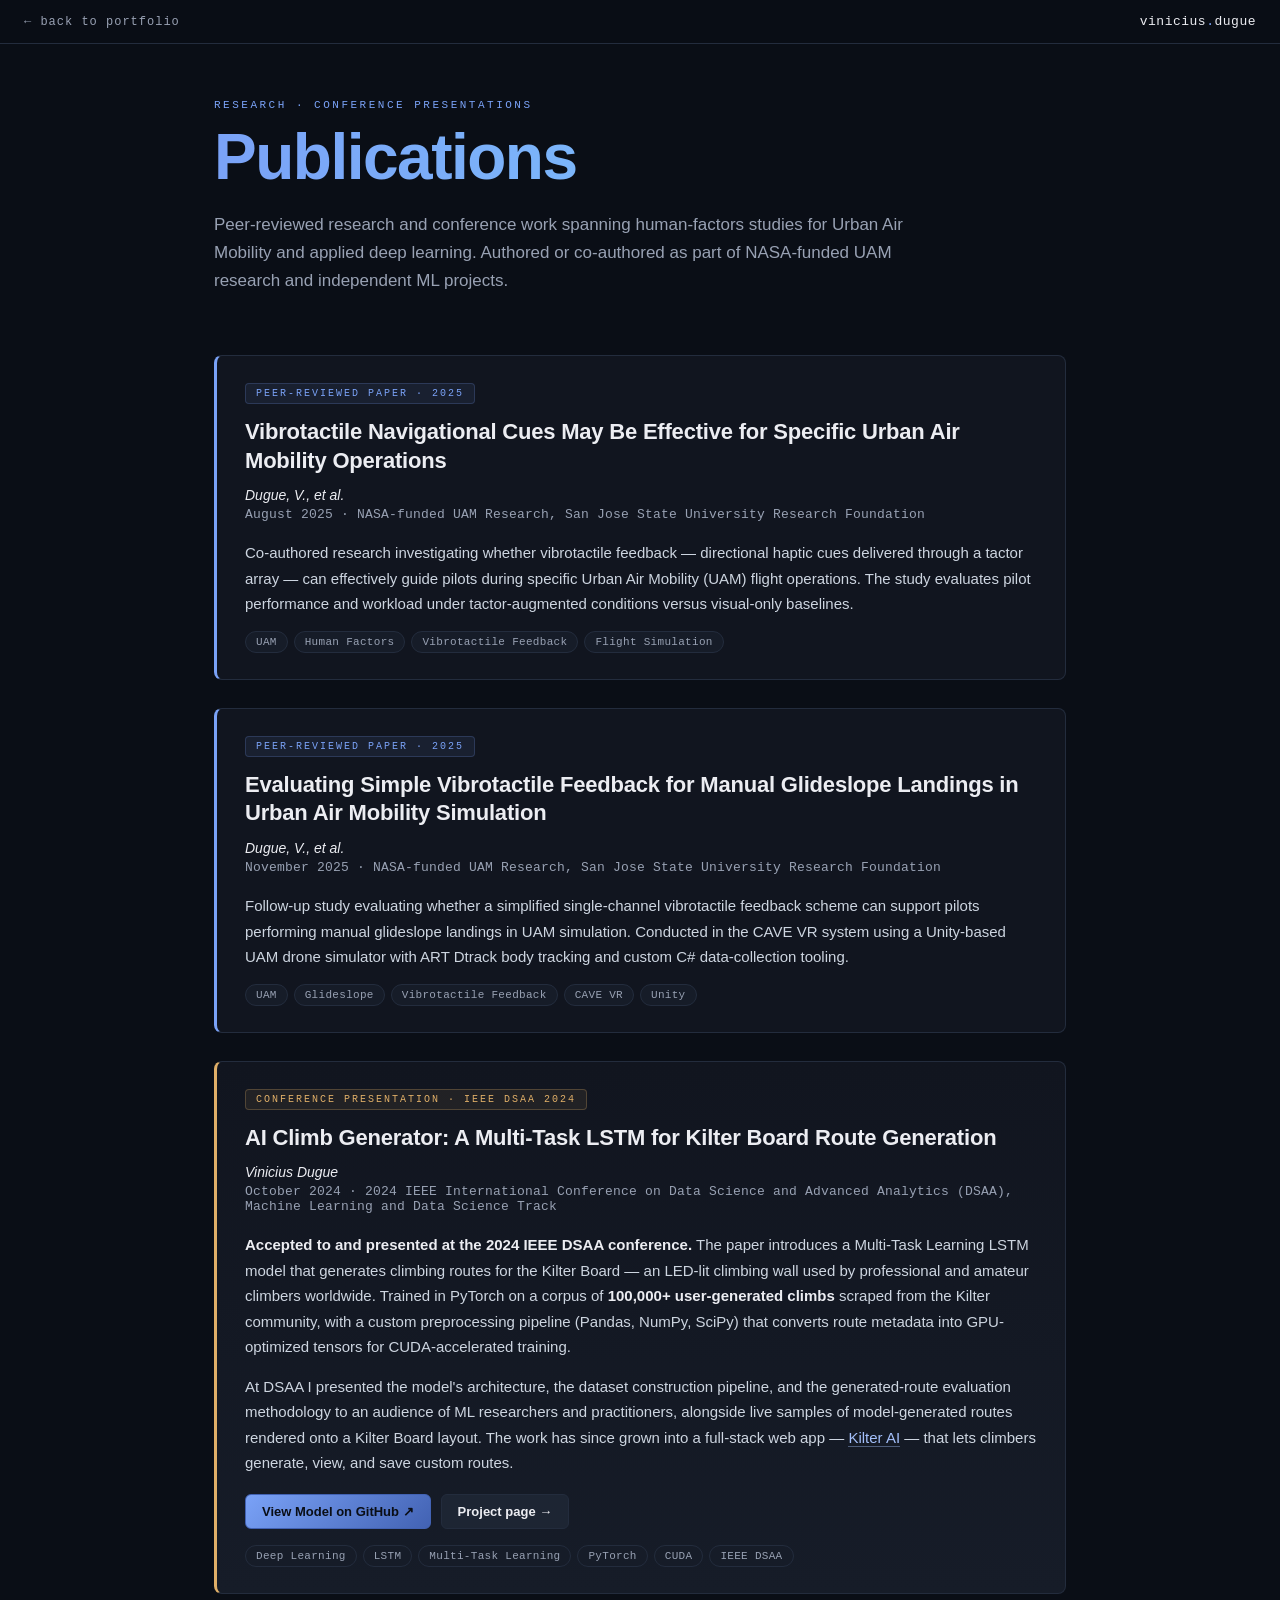
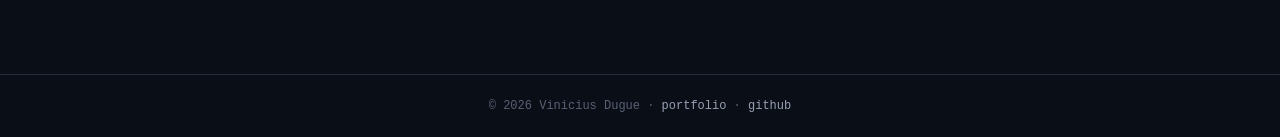
==== publications/index.html @ 56e46b9b "Add publications page with UAM papers and IEEE DSAA 2024 presentation" ====
<!DOCTYPE html>
<html lang="en">
<head>
<meta charset="UTF-8" />
<meta name="viewport" content="width=device-width, initial-scale=1" />
<title>Publications — Vinicius Dugue</title>
<meta name="description" content="Peer-reviewed publications and conference presentations by Vinicius Dugue — Urban Air Mobility human-factors research and a Multi-Task LSTM presented at IEEE DSAA 2024." />
<link rel="stylesheet" href="style.css" />
</head>
<body>

<nav class="top">
  <a href="../index.html" class="back">← back to portfolio</a>
  <div class="brand">vinicius<span class="dot">.</span>dugue</div>
</nav>

<main class="page">

  <header class="cover">
    <span class="eyebrow">Research · Conference Presentations</span>
    <h1>Publications</h1>
    <p class="tagline">Peer-reviewed research and conference work spanning human-factors studies for Urban Air Mobility and applied deep learning. Authored or co-authored as part of NASA-funded UAM research and independent ML projects.</p>
  </header>

  <section class="pubs">

    <article class="pub">
      <div class="pub-tag">Peer-Reviewed Paper · 2025</div>
      <h2>Vibrotactile Navigational Cues May Be Effective for Specific Urban Air Mobility Operations</h2>
      <p class="authors">Dugue, V., et al.</p>
      <p class="venue">August 2025 · NASA-funded UAM Research, San Jose State University Research Foundation</p>
      <p class="abstract">
        Co-authored research investigating whether vibrotactile feedback — directional haptic cues delivered through a tactor array — can effectively guide pilots during specific Urban Air Mobility (UAM) flight operations. The study evaluates pilot performance and workload under tactor-augmented conditions versus visual-only baselines.
      </p>
      <div class="tags">
        <span>UAM</span><span>Human Factors</span><span>Vibrotactile Feedback</span><span>Flight Simulation</span>
      </div>
    </article>

    <article class="pub">
      <div class="pub-tag">Peer-Reviewed Paper · 2025</div>
      <h2>Evaluating Simple Vibrotactile Feedback for Manual Glideslope Landings in Urban Air Mobility Simulation</h2>
      <p class="authors">Dugue, V., et al.</p>
      <p class="venue">November 2025 · NASA-funded UAM Research, San Jose State University Research Foundation</p>
      <p class="abstract">
        Follow-up study evaluating whether a simplified single-channel vibrotactile feedback scheme can support pilots performing manual glideslope landings in UAM simulation. Conducted in the CAVE VR system using a Unity-based UAM drone simulator with ART Dtrack body tracking and custom C# data-collection tooling.
      </p>
      <div class="tags">
        <span>UAM</span><span>Glideslope</span><span>Vibrotactile Feedback</span><span>CAVE VR</span><span>Unity</span>
      </div>
    </article>

    <article class="pub featured">
      <div class="pub-tag">Conference Presentation · IEEE DSAA 2024</div>
      <h2>AI Climb Generator: A Multi-Task LSTM for Kilter Board Route Generation</h2>
      <p class="authors">Vinicius Dugue</p>
      <p class="venue">October 2024 · 2024 IEEE International Conference on Data Science and Advanced Analytics (DSAA), Machine Learning and Data Science Track</p>
      <p class="abstract">
        <strong>Accepted to and presented at the 2024 IEEE DSAA conference.</strong> The paper introduces a Multi-Task Learning LSTM model that generates climbing routes for the Kilter Board — an LED-lit climbing wall used by professional and amateur climbers worldwide. Trained in PyTorch on a corpus of <strong>100,000+ user-generated climbs</strong> scraped from the Kilter community, with a custom preprocessing pipeline (Pandas, NumPy, SciPy) that converts route metadata into GPU-optimized tensors for CUDA-accelerated training.
      </p>
      <p class="abstract">
        At DSAA I presented the model's architecture, the dataset construction pipeline, and the generated-route evaluation methodology to an audience of ML researchers and practitioners, alongside live samples of model-generated routes rendered onto a Kilter Board layout. The work has since grown into a full-stack web app — <a href="https://github.com/ViniciusDugue/Kilter-AI-Website">Kilter AI</a> — that lets climbers generate, view, and save custom routes.
      </p>
      <div class="actions">
        <a class="btn btn-primary" href="https://github.com/ViniciusDugue/KilterBoard-AI" target="_blank" rel="noopener">View Model on GitHub ↗</a>
        <a class="btn" href="../projects/kilter-ai/index.html">Project page →</a>
      </div>
      <div class="tags">
        <span>Deep Learning</span><span>LSTM</span><span>Multi-Task Learning</span><span>PyTorch</span><span>CUDA</span><span>IEEE DSAA</span>
      </div>
    </article>

  </section>

</main>

<footer>
  © 2026 Vinicius Dugue · <a href="../index.html">portfolio</a> · <a href="https://github.com/ViniciusDugue" target="_blank" rel="noopener">github</a>
</footer>

</body>
</html>
---- publications/style.css ----
/* ---------- Publications — academic deep-blue palette, clean scholarly type ---------- */
:root {
  --bg: #0a0e16;
  --panel: #11151f;
  --panel-2: #161c28;
  --panel-3: #1d2533;
  --border: #232c3d;
  --text: #ecedf2;
  --muted: #98a1b3;
  --dim: #5a6175;
  --accent: #7aa2f7;
  --accent-hot: #a4c0fb;
  --gold: #e0af68;
  --teal: #7dcfff;
}

* { box-sizing: border-box; }
html, body {
  margin: 0; padding: 0;
  background: var(--bg); color: var(--text);
  font-family: -apple-system, "Segoe UI", Roboto, Inter, sans-serif;
  -webkit-font-smoothing: antialiased;
  scroll-behavior: smooth;
}
a { color: var(--accent-hot); text-decoration: none; }
a:hover { color: var(--teal); }

/* ---------- Nav ---------- */
nav.top {
  position: sticky; top: 0; z-index: 50;
  display: flex; align-items: center; justify-content: space-between;
  padding: 14px 24px;
  background: rgba(10, 14, 22, 0.92);
  backdrop-filter: blur(8px);
  border-bottom: 1px solid var(--border);
}
nav.top .back {
  font-family: ui-monospace, "SF Mono", Menlo, Consolas, monospace;
  font-size: 12px; letter-spacing: 1px; color: var(--muted);
  transition: color .15s;
}
nav.top .back:hover { color: var(--accent); }
nav.top .brand {
  font-family: ui-monospace, "SF Mono", Menlo, Consolas, monospace;
  font-size: 13px; letter-spacing: 0.5px; color: var(--text);
}
nav.top .brand .dot { color: var(--accent); }

/* ---------- Cover ---------- */
.cover {
  max-width: 900px;
  margin: 50px auto 0;
  padding: 0 24px;
}
.eyebrow {
  display: inline-block;
  font-family: ui-monospace, "SF Mono", Menlo, Consolas, monospace;
  font-size: 11px;
  letter-spacing: 2.5px;
  text-transform: uppercase;
  color: var(--accent);
  margin-bottom: 14px;
}
.cover h1 {
  margin: 0;
  font-size: clamp(40px, 6vw, 64px);
  font-weight: 800;
  letter-spacing: -1.5px;
  line-height: 1;
  background: linear-gradient(90deg, var(--accent) 0%, var(--teal) 100%);
  -webkit-background-clip: text;
  background-clip: text;
  -webkit-text-fill-color: transparent;
}
.cover .tagline {
  margin: 22px 0 0;
  font-size: clamp(15px, 1.5vw, 17px);
  color: var(--muted);
  max-width: 720px;
  line-height: 1.65;
}

/* ---------- Page ---------- */
.page { padding-bottom: 80px; }
.pubs {
  max-width: 900px;
  margin: 60px auto 0;
  padding: 0 24px;
  display: flex;
  flex-direction: column;
  gap: 28px;
}

/* ---------- Publication card ---------- */
.pub {
  background: var(--panel);
  border: 1px solid var(--border);
  border-left: 3px solid var(--accent);
  border-radius: 8px;
  padding: 26px 28px;
  transition: border-color .2s, transform .15s, box-shadow .2s;
}
.pub:hover {
  border-color: var(--accent);
  border-left-color: var(--accent-hot);
  transform: translateY(-2px);
  box-shadow: 0 12px 36px rgba(122, 162, 247, 0.12);
}
.pub.featured {
  border-left-color: var(--gold);
  background: linear-gradient(180deg, var(--panel) 0%, var(--panel-2) 100%);
}
.pub.featured:hover {
  border-left-color: var(--gold);
  box-shadow: 0 12px 36px rgba(224, 175, 104, 0.15);
}

.pub-tag {
  display: inline-block;
  font-family: ui-monospace, "SF Mono", Menlo, Consolas, monospace;
  font-size: 10px;
  letter-spacing: 2px;
  text-transform: uppercase;
  color: var(--accent);
  background: rgba(122, 162, 247, 0.08);
  border: 1px solid rgba(122, 162, 247, 0.2);
  padding: 4px 10px;
  border-radius: 4px;
  margin-bottom: 14px;
}
.pub.featured .pub-tag {
  color: var(--gold);
  background: rgba(224, 175, 104, 0.08);
  border-color: rgba(224, 175, 104, 0.25);
}

.pub h2 {
  margin: 0 0 12px;
  font-size: clamp(18px, 2vw, 22px);
  font-weight: 700;
  letter-spacing: -0.2px;
  line-height: 1.3;
  color: var(--text);
}

.authors {
  margin: 0 0 4px;
  font-size: 14px;
  color: var(--text);
  font-style: italic;
}

.venue {
  margin: 0 0 18px;
  font-size: 13px;
  color: var(--muted);
  font-family: ui-monospace, "SF Mono", Menlo, Consolas, monospace;
  letter-spacing: 0.2px;
}

.abstract {
  margin: 0 0 14px;
  font-size: 15px;
  line-height: 1.7;
  color: #cdd5e0;
}
.abstract strong { color: var(--text); }
.abstract a { color: var(--accent-hot); border-bottom: 1px solid rgba(164, 192, 251, 0.4); }
.abstract a:hover { color: var(--teal); border-bottom-color: var(--teal); }

/* ---------- Actions ---------- */
.actions {
  display: flex;
  flex-wrap: wrap;
  gap: 10px;
  margin: 18px 0 16px;
}
.btn {
  display: inline-flex;
  align-items: center;
  font-size: 13px;
  font-weight: 600;
  padding: 9px 16px;
  border-radius: 6px;
  border: 1px solid var(--border);
  background: var(--panel-3);
  color: var(--text) !important;
  transition: border-color .15s, background .15s, transform .1s;
}
.btn:hover {
  border-color: var(--accent);
  transform: translateY(-1px);
}
.btn-primary {
  background: linear-gradient(135deg, var(--accent) 0%, #4262b3 100%);
  border-color: #4262b3;
  color: #0a0e16 !important;
}
.btn-primary:hover {
  filter: brightness(1.1);
  border-color: var(--accent-hot);
  color: #0a0e16 !important;
}

/* ---------- Tags ---------- */
.tags {
  display: flex;
  flex-wrap: wrap;
  gap: 6px;
  margin-top: 8px;
}
.tags span {
  font-size: 11px;
  background: var(--panel-2);
  border: 1px solid var(--border);
  color: var(--muted);
  padding: 4px 10px;
  border-radius: 999px;
  transition: color .15s, border-color .15s;
  font-family: ui-monospace, monospace;
  letter-spacing: 0.3px;
}
.tags span:hover { color: var(--accent-hot); border-color: var(--accent); }

/* ---------- Footer ---------- */
footer {
  text-align: center;
  padding: 24px 14px;
  color: var(--dim);
  font-size: 12px;
  border-top: 1px solid var(--border);
  font-family: ui-monospace, monospace;
}
footer a { color: var(--muted); }
footer a:hover { color: var(--accent-hot); }
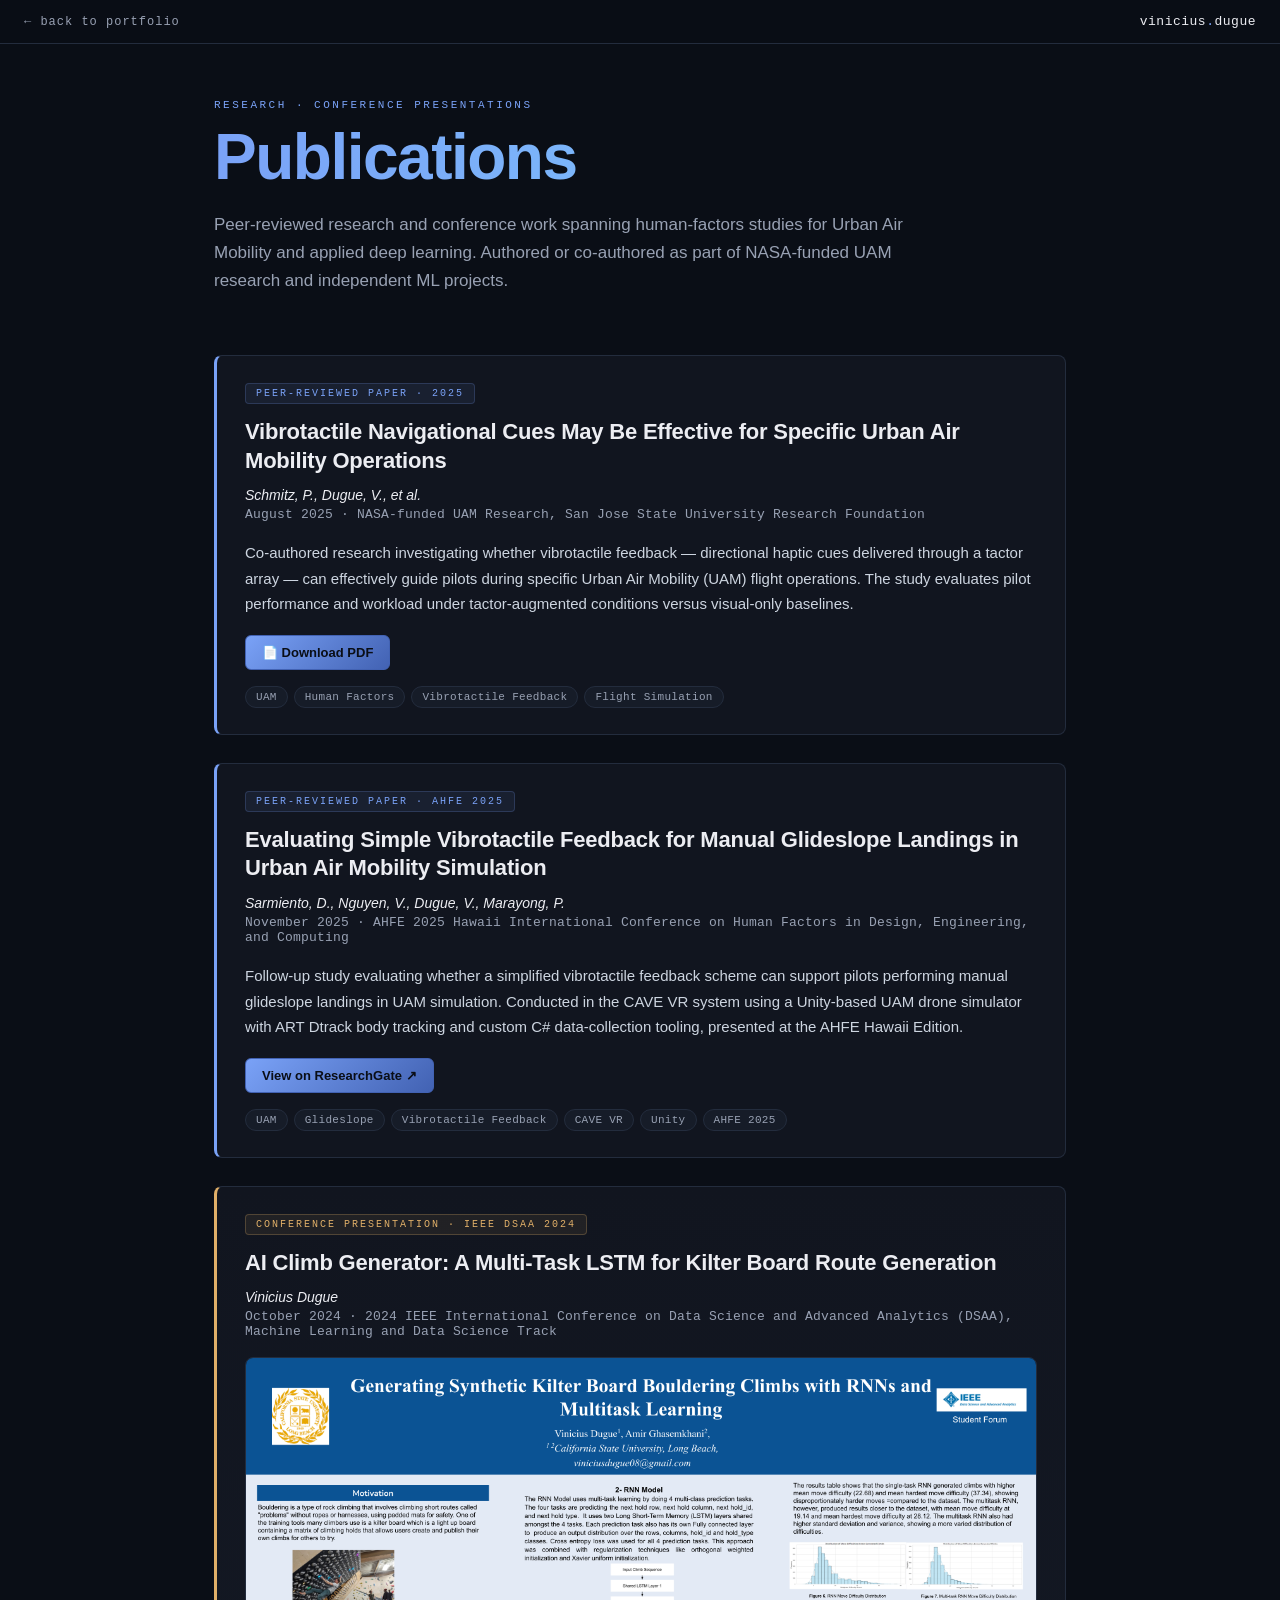
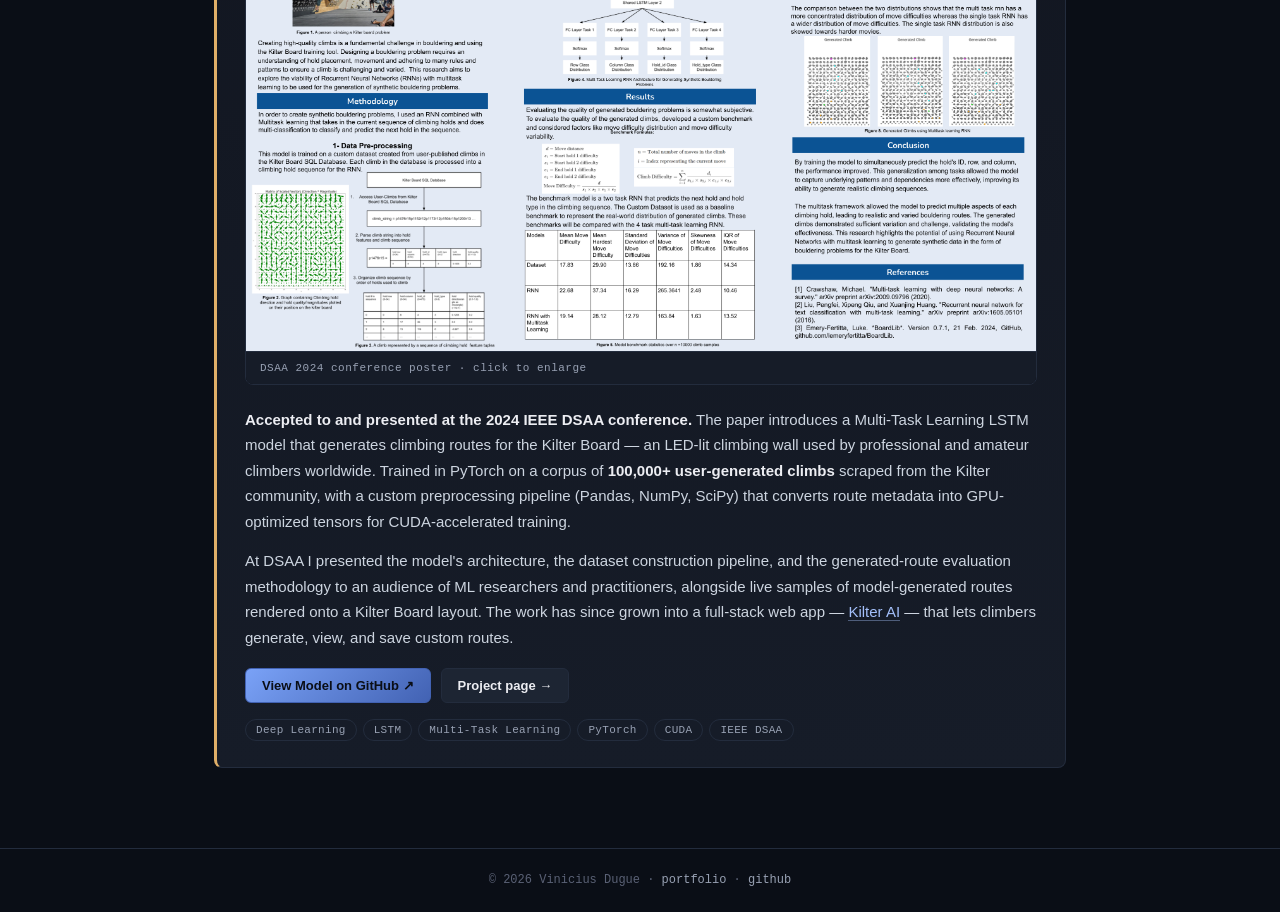
==== commit 0de162e6: "Add paper PDFs, ResearchGate link, and Kilter DSAA poster to publications page" ====
--- a/publications/index.html
+++ b/publications/index.html
@@ -27,26 +27,32 @@
     <article class="pub">
       <div class="pub-tag">Peer-Reviewed Paper · 2025</div>
       <h2>Vibrotactile Navigational Cues May Be Effective for Specific Urban Air Mobility Operations</h2>
-      <p class="authors">Dugue, V., et al.</p>
+      <p class="authors">Schmitz, P., Dugue, V., et al.</p>
       <p class="venue">August 2025 · NASA-funded UAM Research, San Jose State University Research Foundation</p>
       <p class="abstract">
         Co-authored research investigating whether vibrotactile feedback — directional haptic cues delivered through a tactor array — can effectively guide pilots during specific Urban Air Mobility (UAM) flight operations. The study evaluates pilot performance and workload under tactor-augmented conditions versus visual-only baselines.
       </p>
+      <div class="actions">
+        <a class="btn btn-primary" href="papers/Vibrotactile_Navigational_Cues_UAM_2025.pdf" target="_blank" rel="noopener">📄 Download PDF</a>
+      </div>
       <div class="tags">
         <span>UAM</span><span>Human Factors</span><span>Vibrotactile Feedback</span><span>Flight Simulation</span>
       </div>
     </article>
 
     <article class="pub">
-      <div class="pub-tag">Peer-Reviewed Paper · 2025</div>
+      <div class="pub-tag">Peer-Reviewed Paper · AHFE 2025</div>
       <h2>Evaluating Simple Vibrotactile Feedback for Manual Glideslope Landings in Urban Air Mobility Simulation</h2>
-      <p class="authors">Dugue, V., et al.</p>
-      <p class="venue">November 2025 · NASA-funded UAM Research, San Jose State University Research Foundation</p>
+      <p class="authors">Sarmiento, D., Nguyen, V., Dugue, V., Marayong, P.</p>
+      <p class="venue">November 2025 · AHFE 2025 Hawaii International Conference on Human Factors in Design, Engineering, and Computing</p>
       <p class="abstract">
-        Follow-up study evaluating whether a simplified single-channel vibrotactile feedback scheme can support pilots performing manual glideslope landings in UAM simulation. Conducted in the CAVE VR system using a Unity-based UAM drone simulator with ART Dtrack body tracking and custom C# data-collection tooling.
+        Follow-up study evaluating whether a simplified vibrotactile feedback scheme can support pilots performing manual glideslope landings in UAM simulation. Conducted in the CAVE VR system using a Unity-based UAM drone simulator with ART Dtrack body tracking and custom C# data-collection tooling, presented at the AHFE Hawaii Edition.
       </p>
+      <div class="actions">
+        <a class="btn btn-primary" href="https://www.researchgate.net/publication/397421177_Evaluating_Simple_Vibrotactile_Feedback_for_Manual_Glideslope_Landings_in_Urban_Air_Mobility_Simulation" target="_blank" rel="noopener">View on ResearchGate ↗</a>
+      </div>
       <div class="tags">
-        <span>UAM</span><span>Glideslope</span><span>Vibrotactile Feedback</span><span>CAVE VR</span><span>Unity</span>
+        <span>UAM</span><span>Glideslope</span><span>Vibrotactile Feedback</span><span>CAVE VR</span><span>Unity</span><span>AHFE 2025</span>
       </div>
     </article>
 
@@ -55,6 +61,10 @@
       <h2>AI Climb Generator: A Multi-Task LSTM for Kilter Board Route Generation</h2>
       <p class="authors">Vinicius Dugue</p>
       <p class="venue">October 2024 · 2024 IEEE International Conference on Data Science and Advanced Analytics (DSAA), Machine Learning and Data Science Track</p>
+      <a class="poster-link" href="img/kilter-poster.png" target="_blank" rel="noopener">
+        <img class="poster" src="img/kilter-poster.png" alt="DSAA 2024 conference poster — AI Climb Generator: A Multi-Task LSTM for Kilter Board Route Generation" />
+        <span class="poster-caption">DSAA 2024 conference poster · click to enlarge</span>
+      </a>
       <p class="abstract">
         <strong>Accepted to and presented at the 2024 IEEE DSAA conference.</strong> The paper introduces a Multi-Task Learning LSTM model that generates climbing routes for the Kilter Board — an LED-lit climbing wall used by professional and amateur climbers worldwide. Trained in PyTorch on a corpus of <strong>100,000+ user-generated climbs</strong> scraped from the Kilter community, with a custom preprocessing pipeline (Pandas, NumPy, SciPy) that converts route metadata into GPU-optimized tensors for CUDA-accelerated training.
       </p>
--- a/publications/style.css
+++ b/publications/style.css
@@ -168,6 +168,37 @@
 .abstract a { color: var(--accent-hot); border-bottom: 1px solid rgba(164, 192, 251, 0.4); }
 .abstract a:hover { color: var(--teal); border-bottom-color: var(--teal); }
 
+/* ---------- Poster image ---------- */
+.poster-link {
+  display: block;
+  margin: 16px 0 22px;
+  border: 1px solid var(--border);
+  border-radius: 8px;
+  overflow: hidden;
+  background: #0a0e16;
+  transition: border-color .2s, transform .15s, box-shadow .2s;
+}
+.poster-link:hover {
+  border-color: var(--gold);
+  transform: translateY(-2px);
+  box-shadow: 0 14px 38px rgba(224, 175, 104, 0.18);
+}
+.poster {
+  display: block;
+  width: 100%;
+  height: auto;
+}
+.poster-caption {
+  display: block;
+  padding: 10px 14px;
+  font-family: ui-monospace, "SF Mono", Menlo, Consolas, monospace;
+  font-size: 11px;
+  letter-spacing: 0.5px;
+  color: var(--muted);
+  border-top: 1px solid var(--border);
+  background: var(--panel-2);
+}
+
 /* ---------- Actions ---------- */
 .actions {
   display: flex;
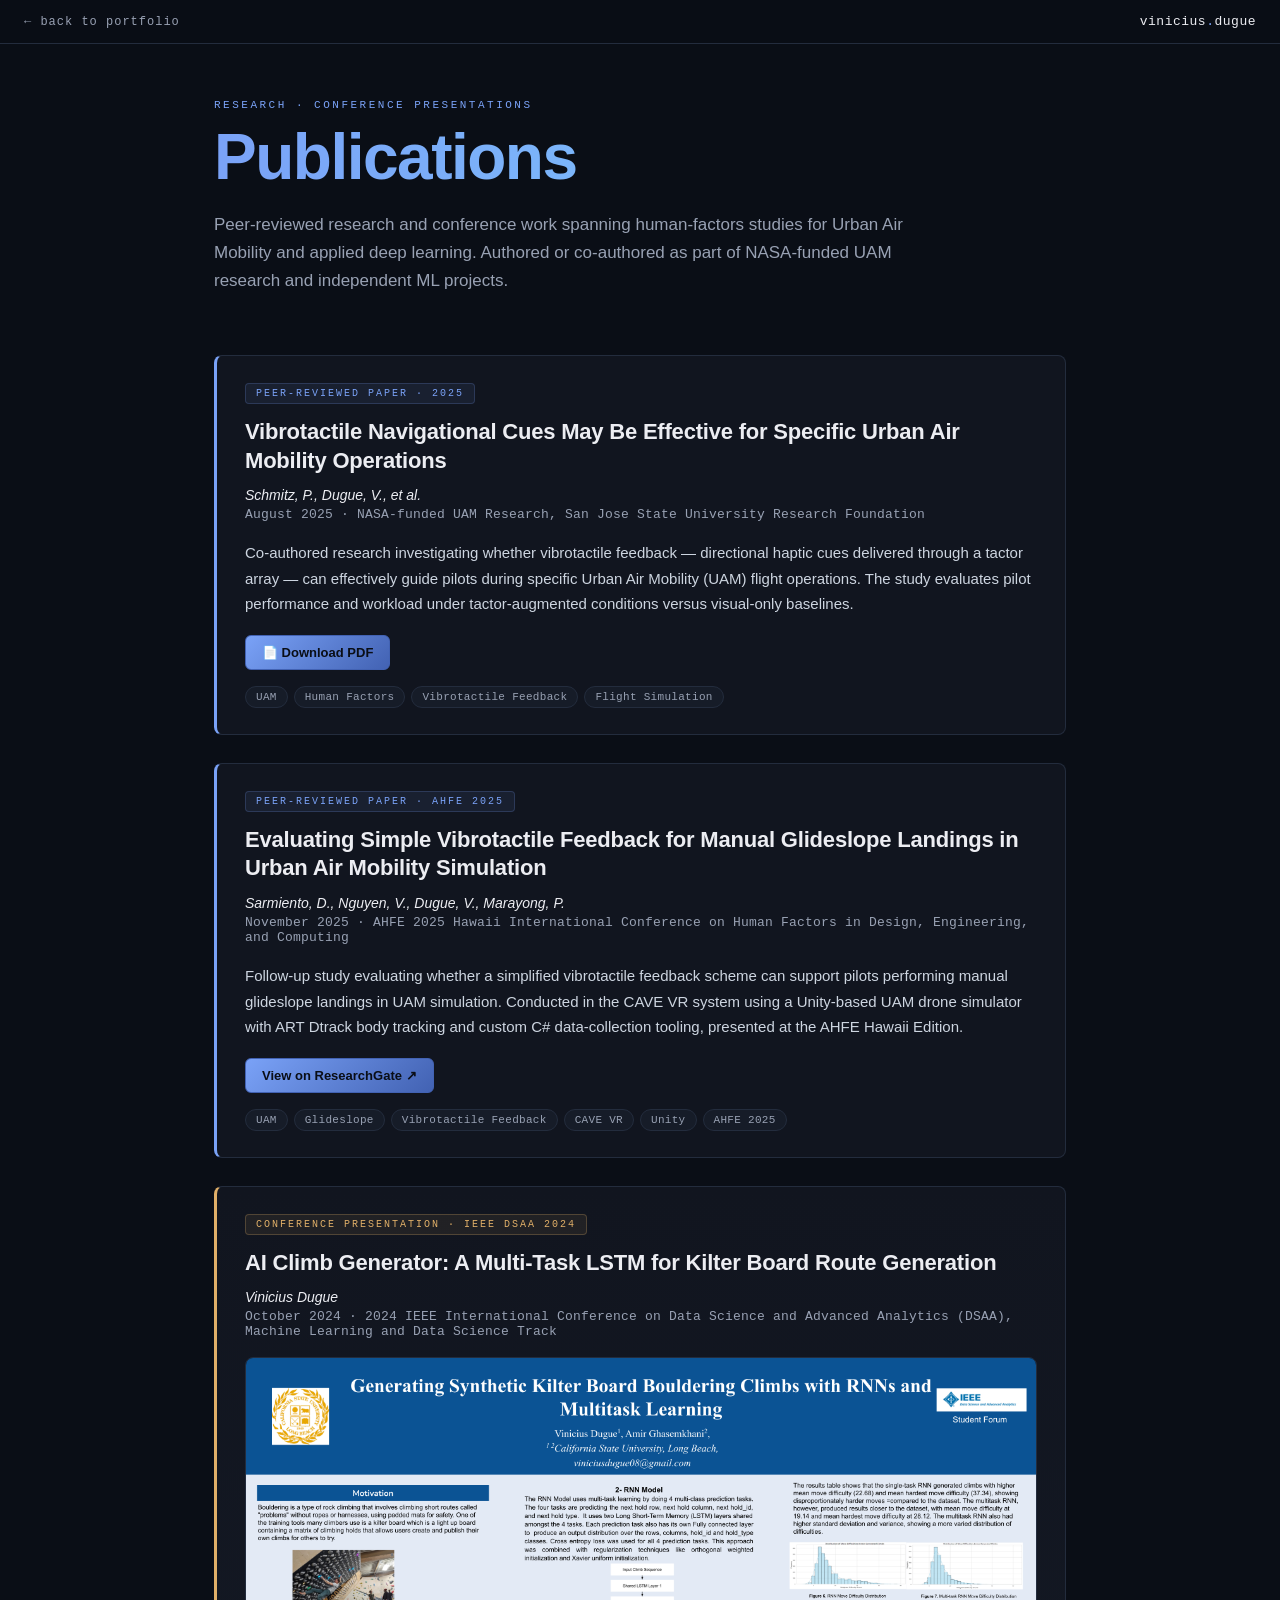
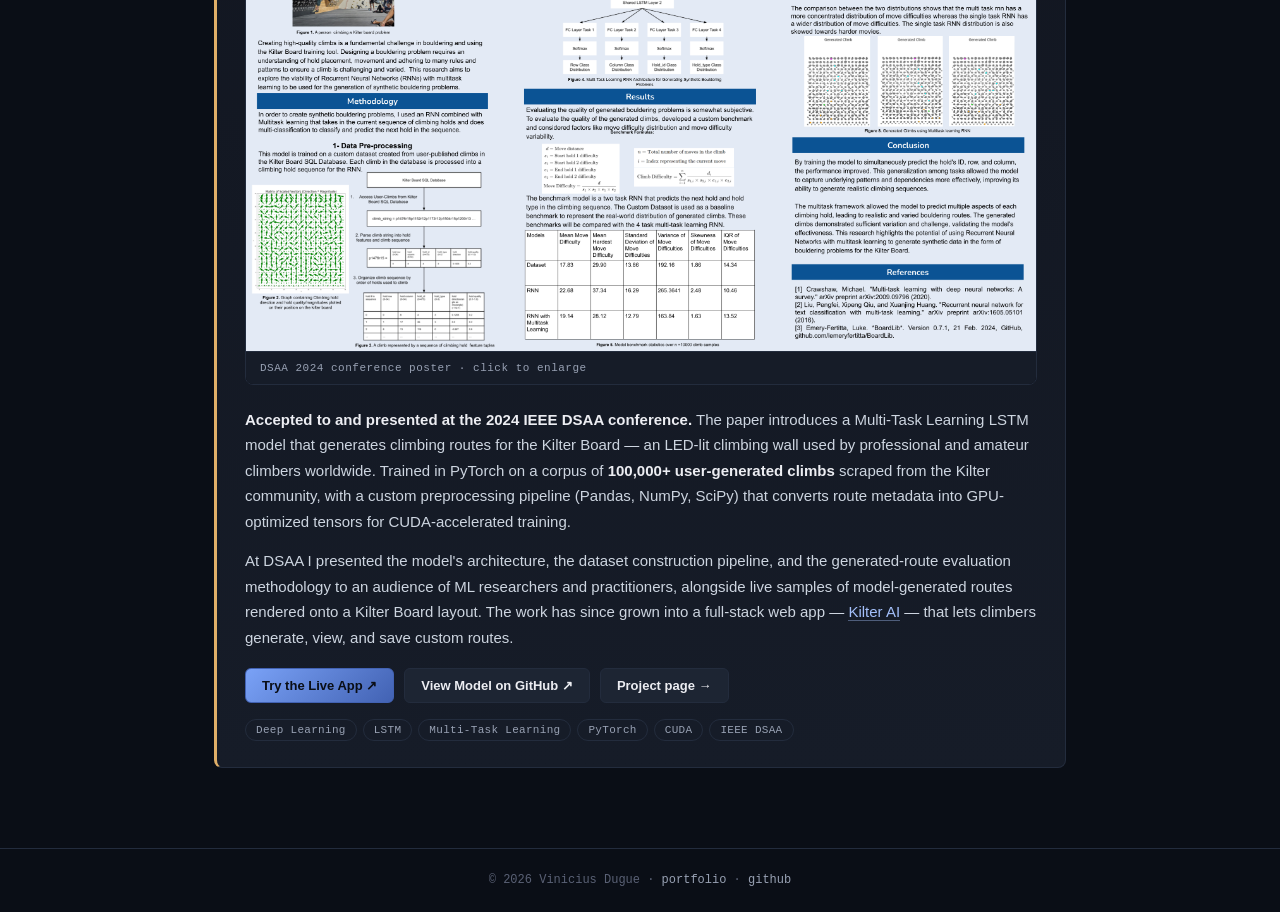
==== commit 453c9cfa: "Add Kilter AI live app link (kilterboard-ai.web.app) on Kilter pages" ====
--- a/publications/index.html
+++ b/publications/index.html
@@ -72,7 +72,8 @@
         At DSAA I presented the model's architecture, the dataset construction pipeline, and the generated-route evaluation methodology to an audience of ML researchers and practitioners, alongside live samples of model-generated routes rendered onto a Kilter Board layout. The work has since grown into a full-stack web app — <a href="https://github.com/ViniciusDugue/Kilter-AI-Website">Kilter AI</a> — that lets climbers generate, view, and save custom routes.
       </p>
       <div class="actions">
-        <a class="btn btn-primary" href="https://github.com/ViniciusDugue/KilterBoard-AI" target="_blank" rel="noopener">View Model on GitHub ↗</a>
+        <a class="btn btn-primary" href="https://kilterboard-ai.web.app/" target="_blank" rel="noopener">Try the Live App ↗</a>
+        <a class="btn" href="https://github.com/ViniciusDugue/KilterBoard-AI" target="_blank" rel="noopener">View Model on GitHub ↗</a>
         <a class="btn" href="../projects/kilter-ai/index.html">Project page →</a>
       </div>
       <div class="tags">
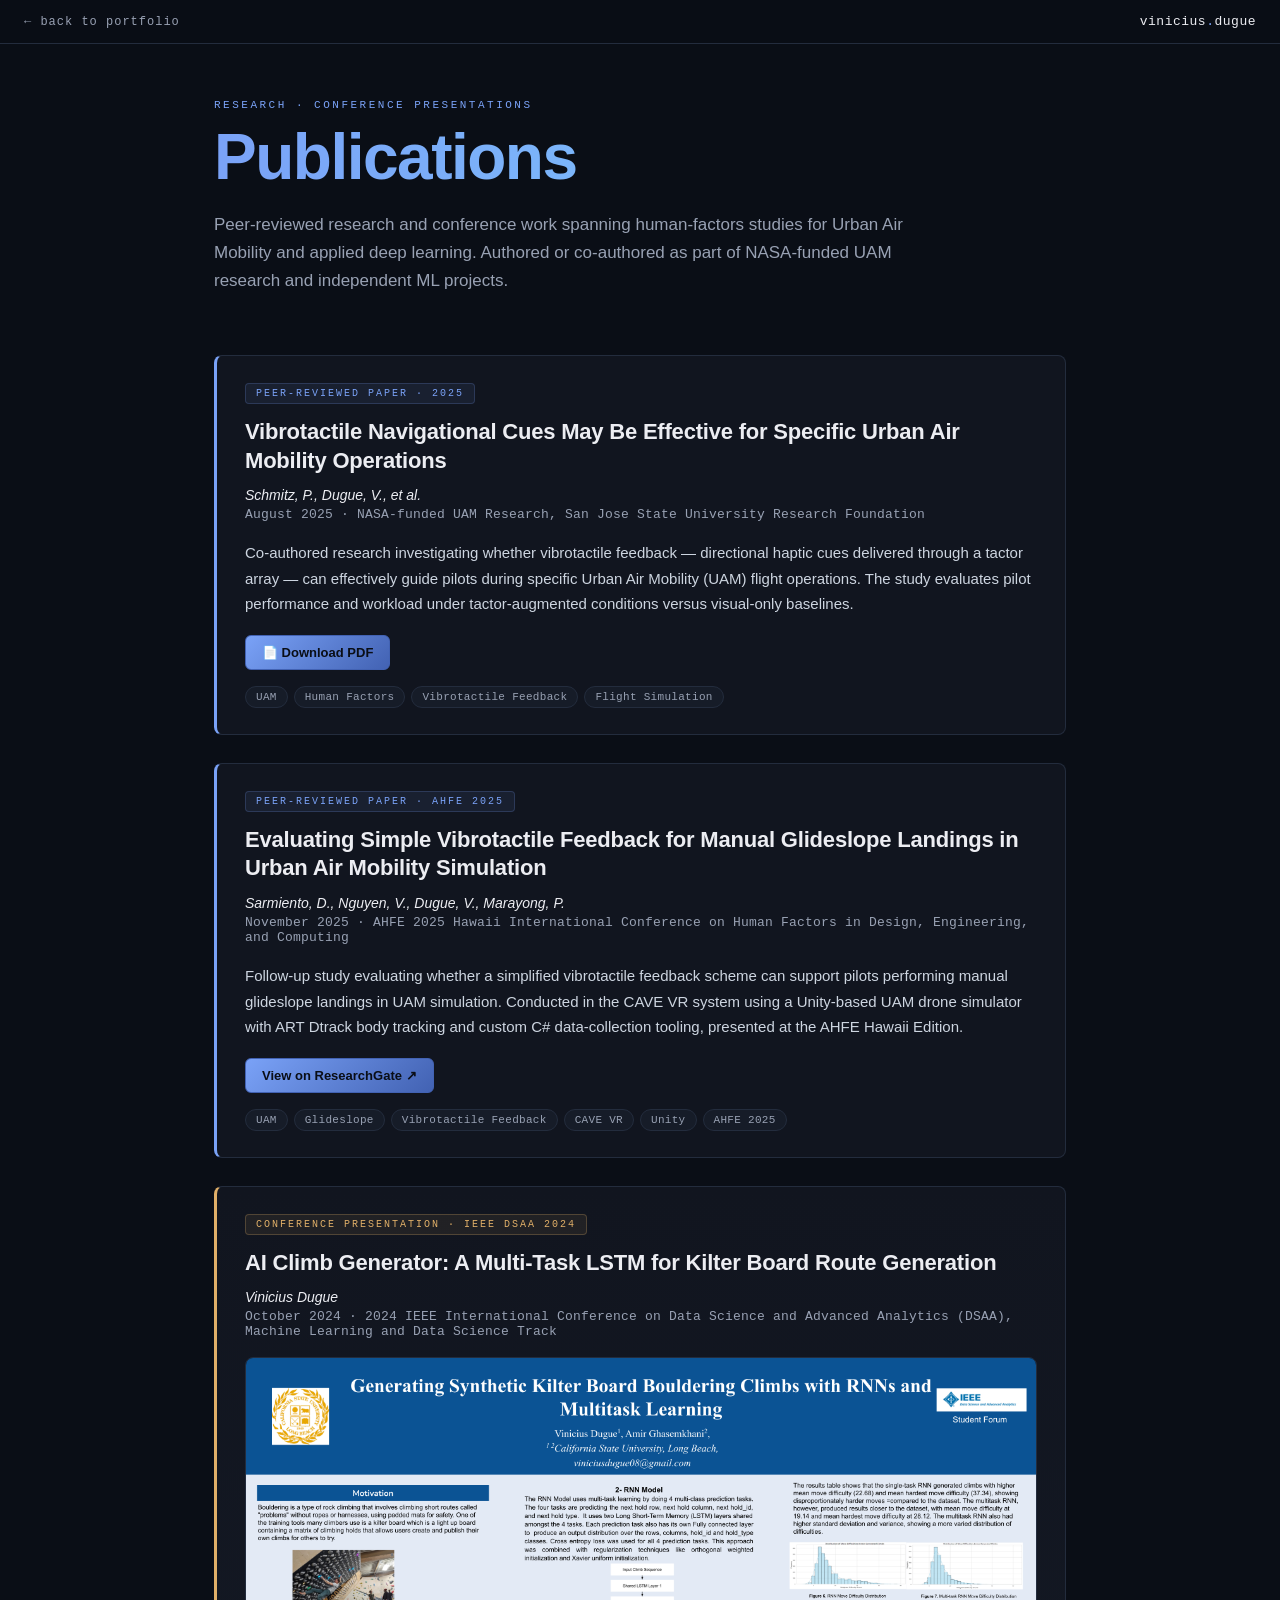
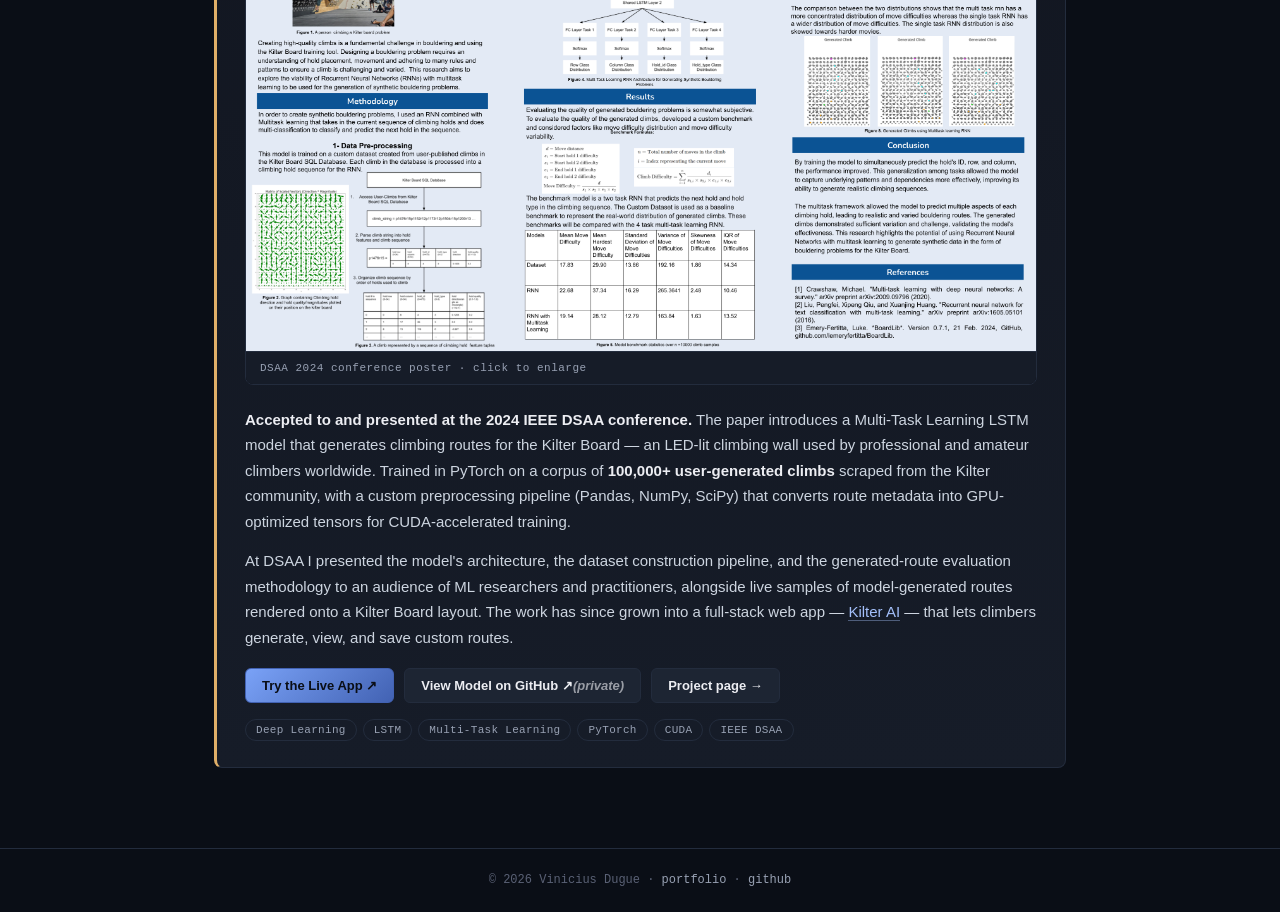
==== commit 62900877: "Restore (private) label on KilterBoard-AI repo links" ====
--- a/publications/index.html
+++ b/publications/index.html
@@ -73,7 +73,7 @@
       </p>
       <div class="actions">
         <a class="btn btn-primary" href="https://kilterboard-ai.web.app/" target="_blank" rel="noopener">Try the Live App ↗</a>
-        <a class="btn" href="https://github.com/ViniciusDugue/KilterBoard-AI" target="_blank" rel="noopener">View Model on GitHub ↗</a>
+        <a class="btn" href="https://github.com/ViniciusDugue/KilterBoard-AI" target="_blank" rel="noopener">View Model on GitHub ↗ <em style="opacity:0.6">(private)</em></a>
         <a class="btn" href="../projects/kilter-ai/index.html">Project page →</a>
       </div>
       <div class="tags">
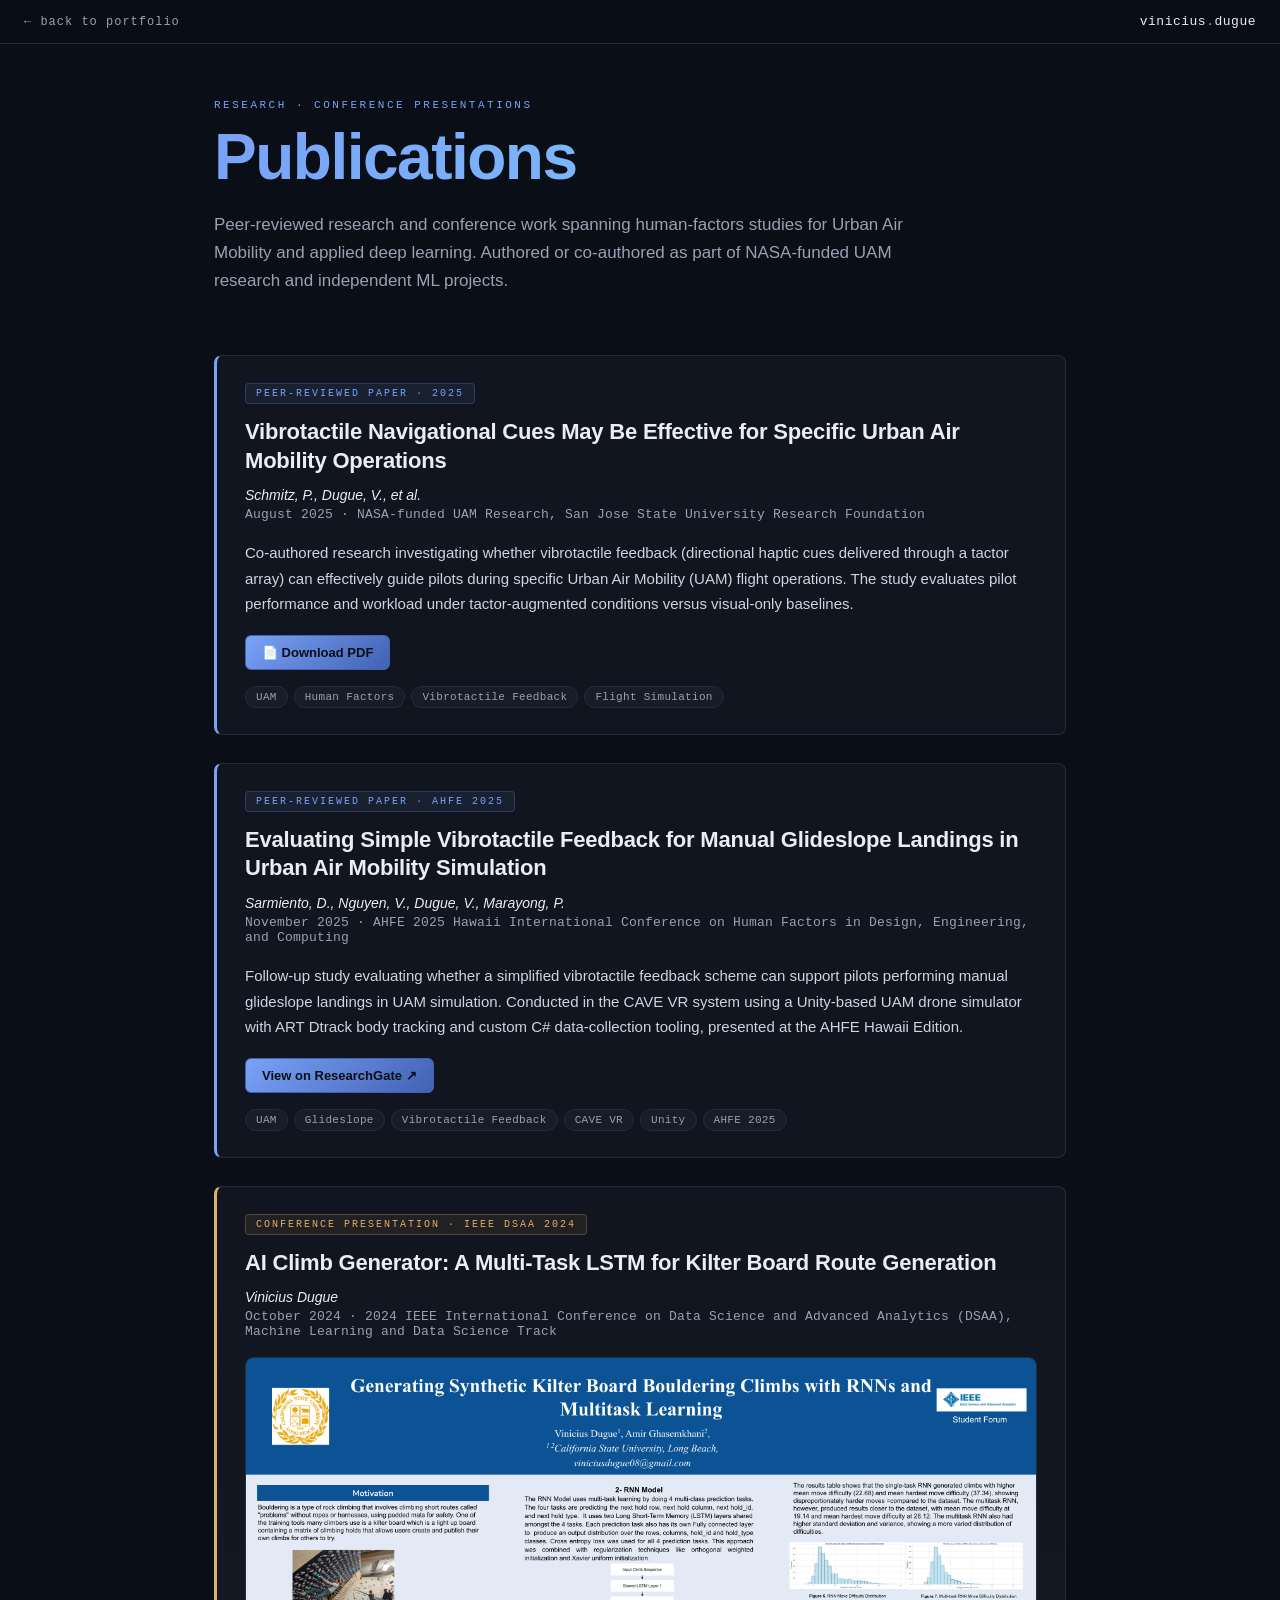
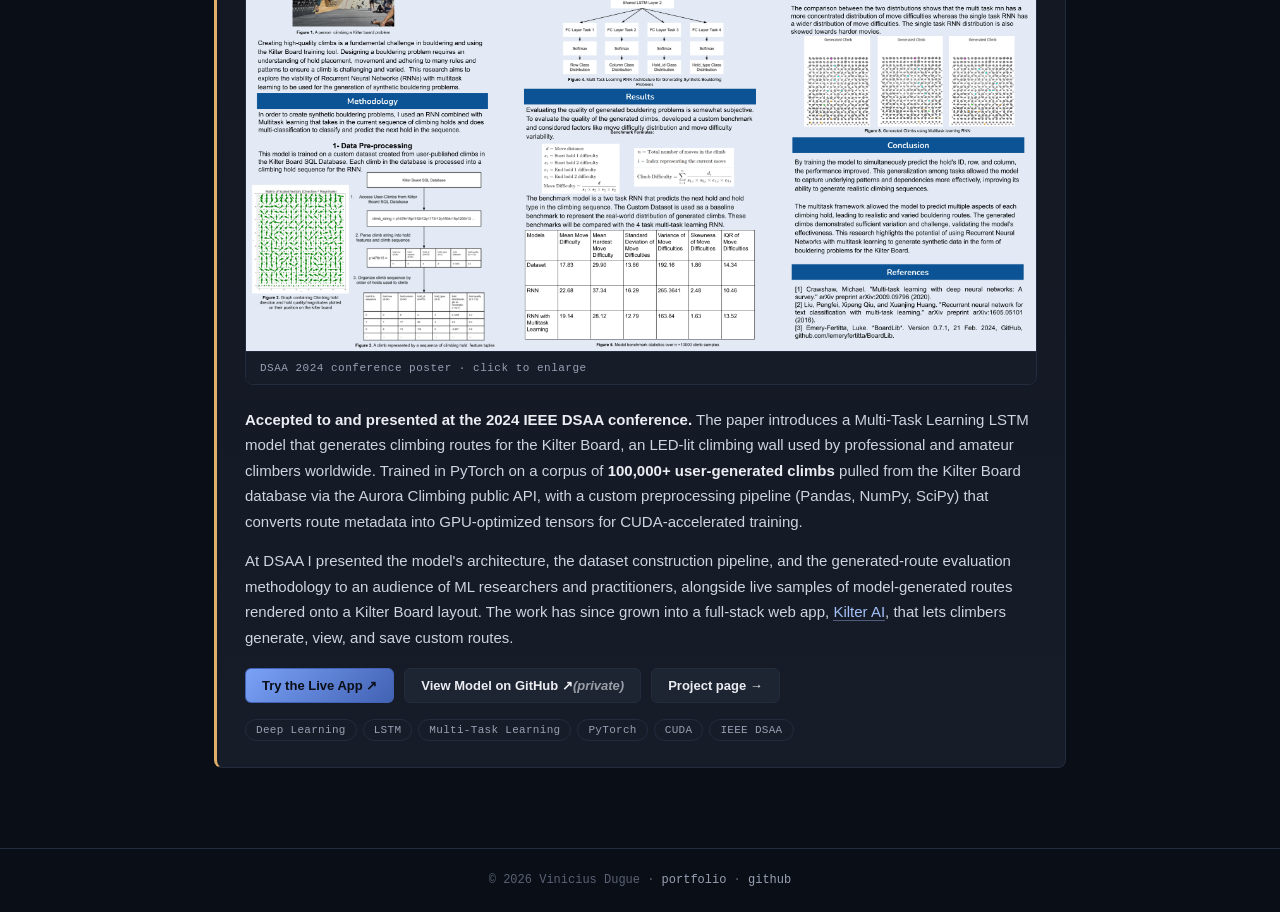
==== commit 12f5a79e: "Overhaul project pages and homepage content - Consolidate meta-grid into sidebar info list across al" ====
--- a/publications/index.html
+++ b/publications/index.html
@@ -3,15 +3,15 @@
 <head>
 <meta charset="UTF-8" />
 <meta name="viewport" content="width=device-width, initial-scale=1" />
-<title>Publications — Vinicius Dugue</title>
-<meta name="description" content="Peer-reviewed publications and conference presentations by Vinicius Dugue — Urban Air Mobility human-factors research and a Multi-Task LSTM presented at IEEE DSAA 2024." />
+<title>Publications: Vinicius Dugue</title>
+<meta name="description" content="Peer-reviewed publications and conference presentations by Vinicius Dugue: Urban Air Mobility human-factors research and a Multi-Task LSTM presented at IEEE DSAA 2024." />
 <link rel="stylesheet" href="style.css" />
 </head>
 <body>
 
 <nav class="top">
   <a href="../index.html" class="back">← back to portfolio</a>
-  <div class="brand">vinicius<span class="dot">.</span>dugue</div>
+  <a class="brand" href="../index.html">vinicius<span class="dot">.</span>dugue</a>
 </nav>
 
 <main class="page">
@@ -30,7 +30,7 @@
       <p class="authors">Schmitz, P., Dugue, V., et al.</p>
       <p class="venue">August 2025 · NASA-funded UAM Research, San Jose State University Research Foundation</p>
       <p class="abstract">
-        Co-authored research investigating whether vibrotactile feedback — directional haptic cues delivered through a tactor array — can effectively guide pilots during specific Urban Air Mobility (UAM) flight operations. The study evaluates pilot performance and workload under tactor-augmented conditions versus visual-only baselines.
+        Co-authored research investigating whether vibrotactile feedback (directional haptic cues delivered through a tactor array) can effectively guide pilots during specific Urban Air Mobility (UAM) flight operations. The study evaluates pilot performance and workload under tactor-augmented conditions versus visual-only baselines.
       </p>
       <div class="actions">
         <a class="btn btn-primary" href="papers/Vibrotactile_Navigational_Cues_UAM_2025.pdf" target="_blank" rel="noopener">📄 Download PDF</a>
@@ -62,14 +62,14 @@
       <p class="authors">Vinicius Dugue</p>
       <p class="venue">October 2024 · 2024 IEEE International Conference on Data Science and Advanced Analytics (DSAA), Machine Learning and Data Science Track</p>
       <a class="poster-link" href="img/kilter-poster.png" target="_blank" rel="noopener">
-        <img class="poster" src="img/kilter-poster.png" alt="DSAA 2024 conference poster — AI Climb Generator: A Multi-Task LSTM for Kilter Board Route Generation" />
+        <img class="poster" src="img/kilter-poster.png" alt="DSAA 2024 conference poster: AI Climb Generator: A Multi-Task LSTM for Kilter Board Route Generation" />
         <span class="poster-caption">DSAA 2024 conference poster · click to enlarge</span>
       </a>
       <p class="abstract">
-        <strong>Accepted to and presented at the 2024 IEEE DSAA conference.</strong> The paper introduces a Multi-Task Learning LSTM model that generates climbing routes for the Kilter Board — an LED-lit climbing wall used by professional and amateur climbers worldwide. Trained in PyTorch on a corpus of <strong>100,000+ user-generated climbs</strong> scraped from the Kilter community, with a custom preprocessing pipeline (Pandas, NumPy, SciPy) that converts route metadata into GPU-optimized tensors for CUDA-accelerated training.
+        <strong>Accepted to and presented at the 2024 IEEE DSAA conference.</strong> The paper introduces a Multi-Task Learning LSTM model that generates climbing routes for the Kilter Board, an LED-lit climbing wall used by professional and amateur climbers worldwide. Trained in PyTorch on a corpus of <strong>100,000+ user-generated climbs</strong> pulled from the Kilter Board database via the Aurora Climbing public API, with a custom preprocessing pipeline (Pandas, NumPy, SciPy) that converts route metadata into GPU-optimized tensors for CUDA-accelerated training.
       </p>
       <p class="abstract">
-        At DSAA I presented the model's architecture, the dataset construction pipeline, and the generated-route evaluation methodology to an audience of ML researchers and practitioners, alongside live samples of model-generated routes rendered onto a Kilter Board layout. The work has since grown into a full-stack web app — <a href="https://github.com/ViniciusDugue/Kilter-AI-Website">Kilter AI</a> — that lets climbers generate, view, and save custom routes.
+        At DSAA I presented the model's architecture, the dataset construction pipeline, and the generated-route evaluation methodology to an audience of ML researchers and practitioners, alongside live samples of model-generated routes rendered onto a Kilter Board layout. The work has since grown into a full-stack web app, <a href="https://github.com/ViniciusDugue/Kilter-AI-Website">Kilter AI</a>, that lets climbers generate, view, and save custom routes.
       </p>
       <div class="actions">
         <a class="btn btn-primary" href="https://kilterboard-ai.web.app/" target="_blank" rel="noopener">Try the Live App ↗</a>
